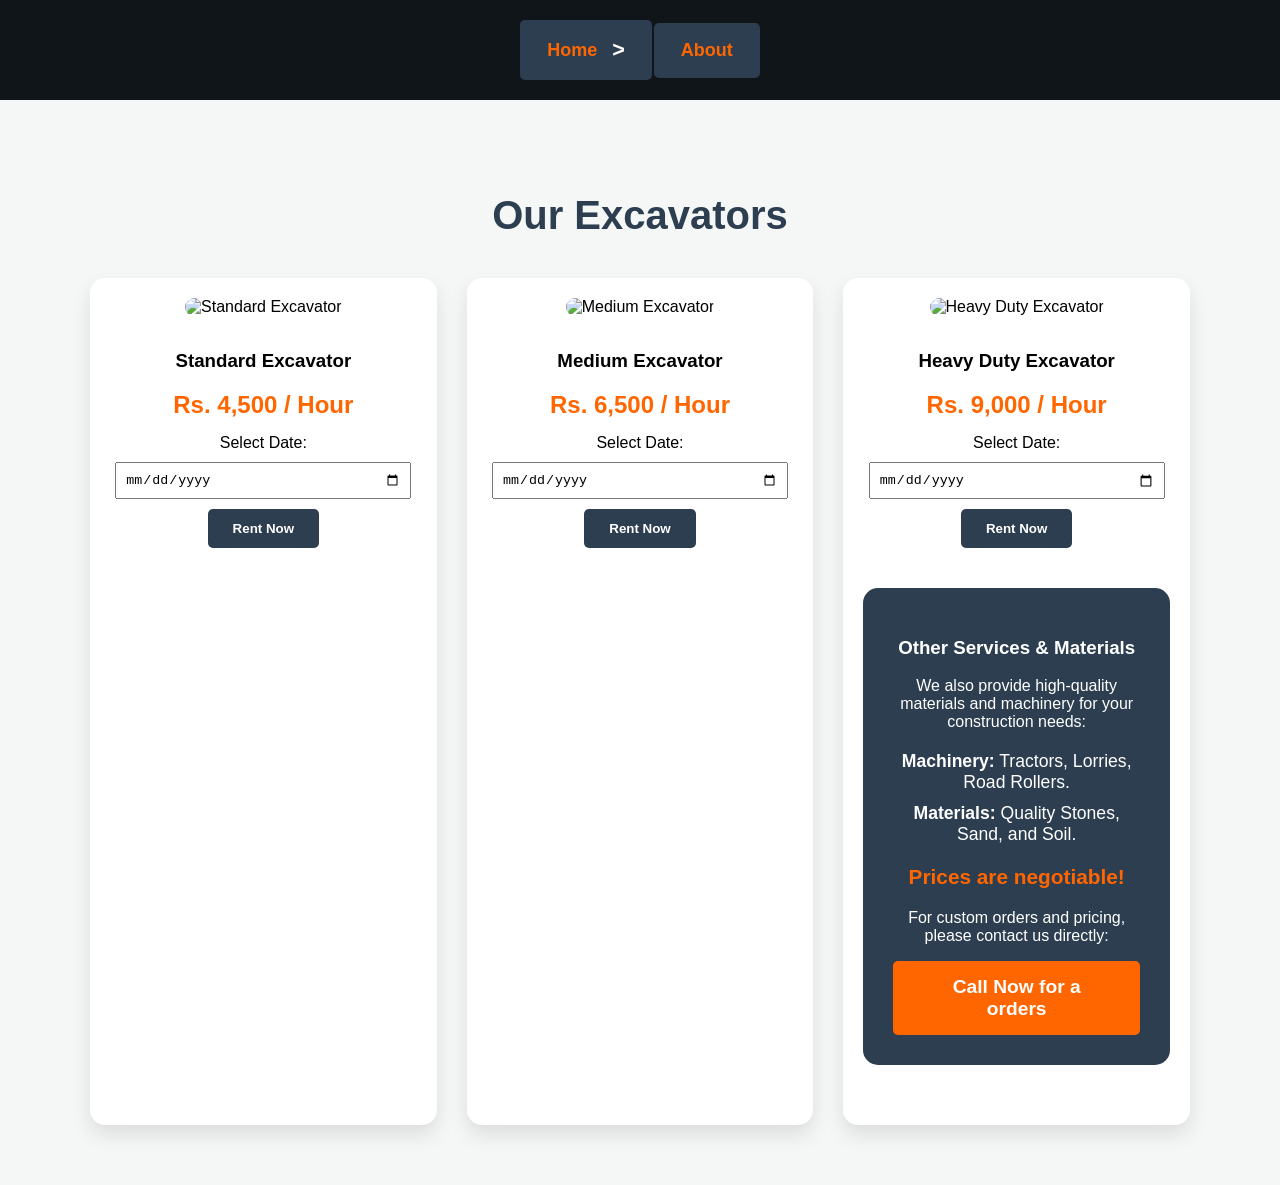
==== about.html @ 080453c4 "Add files via upload" ====
<!DOCTYPE html>
<html lang="en">
<head>
    <meta charset="UTF-8">
    <title>About Us - Ashan New Construction</title>
    <link rel="stylesheet" href="style.css">
</head>
<body>

    <nav class="breadcrumb-nav">
        <a href="index.html" class="nav-box">Home <span class="nav-arrow">&gt;</span></a>
        <a href="about.html" class="nav-box">About</a>
    </nav>

    <main>
        <section class="excavator-services">
            <h2 class="section-title">Our Excavators</h2>
            
            <div class="excavator-grid">
                <div class="excavator-card">
                    <img src="images/excavator1.jpeg" alt="Standard Excavator">
                    <h3>Standard Excavator</h3>
                    <p class="price">Rs. 4,500 / Hour</p>
                    <label>Select Date:</label>
                    <input type="date" id="date-Standard" class="date-picker">
                    <button class="book-btn" onclick="checkAvailability('Standard Excavator')">Rent Now</button>
                </div>

                <div class="excavator-card">
                    <img src="images/excavator2.jpeg" alt="Medium Excavator">
                    <h3>Medium Excavator</h3>
                    <p class="price">Rs. 6,500 / Hour</p>
                    <label>Select Date:</label>
                    <input type="date" id="date-Medium" class="date-picker">
                    <button class="book-btn" onclick="checkAvailability('Medium Excavator')">Rent Now</button>
                </div>

                <div class="excavator-card">
                    <img src="images/excavator3.jpg" alt="Heavy Duty Excavator">
                    <h3>Heavy Duty Excavator</h3>
                    <p class="price">Rs. 9,000 / Hour</p>
                    <label>Select Date:</label>
                    <input type="date" id="date-Heavy" class="date-picker">
                    <button class="book-btn" onclick="checkAvailability('Heavy Duty Excavator')">Rent Now</button>
                    <div class="additional-services">
    <h3>Other Services & Materials</h3>
    <p>We also provide high-quality materials and machinery for your construction needs:</p>
    <ul>
        <li><strong>Machinery:</strong> Tractors, Lorries, Road Rollers.</li>
        <li><strong>Materials:</strong> Quality Stones, Sand, and Soil.</li>
    </ul>
    <p class="price-negotiable"><strong>Prices are negotiable!</strong></p>
    <p>For custom orders and pricing, please contact us directly:</p>
    <a href="tel:+94775259391" class="call-btn">Call Now for a orders</a>
</div>
                </div>
            </div>
        </section>
    </main>

    <script>
        const bookings = {
            "Heavy Duty Excavator": ["2026-07-01"]
        };

        function checkAvailability(machineName) {
            let id = 'date-' + machineName.split(' ')[0];
            let selectedDate = document.getElementById(id).value;

            if (!selectedDate) { alert("Please select a date first!"); return; }

            if (bookings[machineName] && bookings[machineName].includes(selectedDate)) {
                alert("Sorry, " + machineName + " is booked for " + selectedDate);
            } else {
                alert("Success! Redirecting to contact page...");
                window.location.href = "contact.html?machine=" + machineName + "&date=" + selectedDate;
            }
        }
    </script>
</body>
</html>
---- style.css ----
body {
    font-family: Arial, sans-serif;
    margin: 0;
    padding: 0;
    background-color: #10151a;
}

header {
    background: #333;
    color: #fff;
    padding: 1rem 0;
    text-align: center;
}

nav ul {
    list-style: none;
    padding: 0;
}

nav ul li {
    display: inline;
    margin: 0 10px;
}

nav ul li a {
    color: rgb(239, 121, 67);
    text-decoration: none;
    font-weight: bold;
}
/* Styling for the header container */
header {
    background: #b2bcc1;
    color: #081a55;
    padding: 20px 0;
    text-align: center;
    font-family:'Times New Roman', Times, serif,sans-serif;
    text-transform: uppercase; 
    font-weight:1200;
}

/* Flexbox layout to align images and title in one row */
.header-content {
    display: flex;
    justify-content: center;
    align-items: center;
    gap: 20px;
}

/* Defining size for the logo */
.logo-img {
    width: 200px;
    height: auto;
}
/* Styling for the main section */
.welcome-section {
    /* Adding a dark overlay on top of the background image */
    background: linear-gradient(rgba(0, 0, 0, 0.6), rgba(0, 0, 0, 0.6)), url('images/hero-bg.jpg');
    background-size: cover;
    background-position: center;
    background-repeat: no-repeat;
    height: 100vh; /* Full viewport height */
    display: flex;
    flex-direction: column;
    justify-content: center;
    align-items: center;
    color: white;
    text-align: center;
    padding: 20px;
}

/* Heading style */
.welcome-section h1 {
    font-size: 3.5em;
    margin: 0;
    color: #ffffff;
}

/* Subtitle style */
.welcome-section .subtitle {
    font-size: 1.5em;
    margin: 10px 0;
    color: lab(81.03% 10.39 83.04); /* Orange color matching the design */
    font-weight: bold;
}

/* Description text */
.welcome-section .description {
    font-size: 1.2em;
    max-width: 600px;
    margin-bottom: 20px;
}

/* Call to action button style */
.cta-button {
    background-color: #ffd321; /* Orange background */
    color: white;
    padding: 15px 35px;
    text-decoration: none;
    border-radius: 5px;
    font-weight: bold;
    font-size: 1.1em;
    transition: background-color 0.3s;
}

/* Button hover effect */
.cta-button:hover {
    background-color: lab(72.94% 28.76 75.48);
}
.services-container {
    padding: 40px 20px;
    text-align: center;
}

.services-grid {
    display: grid;
    grid-template-columns: repeat(auto-fit, minmax(250px, 1fr));
    gap: 20px;
    margin-top: 30px;
}

.service-box {
    background: #f4f4f4;
    padding: 30px;
    border-radius: 10px;
    box-shadow: 0 4px 8px rgba(0,0,0,0.1);
    transition: transform 0.3s;
}

.service-box:hover {
    transform: translateY(-10px); 
}

.service-box .icon {
    font-size: 50px;
    margin-bottom: 15px;
}

.service-box h3 {
    margin-bottom: 10px;
    color: #333;
}
.features-section {
    display: flex;
    flex-wrap: wrap;
    justify-content: center;
}

.feature-box {
    flex: 1;
    min-width: 300px;
    padding: 40px 20px;
    text-align: center;
    color: white;
}

/* Backgrounds */
.dark-bg {
    background-color: #2c3e50; /* තද අළු/නිල් වර්ණය */
}

.highlight-bg {
    background-color: #f1c40f; /* කහ/රන්වන් වර්ණය (highlight) */
    color: black;
}

.feature-box .icon {
    font-size: 40px;
    margin-bottom: 15px;
}
/* Styling for the feature boxes container */
.features-section {
    display: flex;
    flex-wrap: wrap;
    justify-content: center;
}

/* Base style for individual feature boxes */
.feature-box {
    flex: 1;
    min-width: 300px;
    padding: 40px 20px;
    text-align: center;
    color: white;
    /* Smooth transition for hover effects */
    transition: transform 0.4s ease, box-shadow 0.4s ease;
    cursor: pointer;
}

/* Hover effect: box lifts up and shows a 3D shadow */
.feature-box:hover {
    transform: translateY(-15px);
    box-shadow: 0 20px 30px rgba(0, 0, 0, 0.3);
    z-index: 1;
}

/* Standard background color */
.dark-bg {
    background-color: #2c3e50;
}

/* Highlighted background color */
.highlight-bg {
    background-color: #f1c40f;
    color: black;
}

/* Style for icons */
.feature-box .icon {
    font-size: 40px;
    margin-bottom: 15px;
}
/* Container styling */
.our-services {
    padding: 60px 20px;
    background-color: #f9f9f9;
    text-align: center;
}

.section-title {
    font-size: 2em;
    margin-bottom: 40px;
    color: #2c3e50;
}

/* Grid layout for services */
.services-grid {
    display: grid;
    grid-template-columns: repeat(auto-fit, minmax(280px, 1fr));
    gap: 30px;
    max-width: 1200px;
    margin: 0 auto;
}

/* Individual service item */
.service-item {
    padding: 20px;
}

/* Circle icon design */
.circle-icon {
    width: 80px;
    height: 80px;
    background-color: hsl(58, 100%, 58%); /* Orange color */
    color: white;
    border-radius: 50%;
    display: flex;
    justify-content: center;
    align-items: center;
    font-size: 30px;
    margin: 0 auto 15px auto;
    transition: background-color 0.3s;
}

/* Highlighted icon on hover */
.service-item:hover .circle-icon {
    background-color: #2c3e50; /* Dark blue color on hover */
}

.service-item h3 {
    margin-bottom: 10px;
    color: #333;
}

.service-item p {
    color: #666;
    font-size: 0.95em;
}
.breadcrumb-nav a {
    color: #ff6600; /* Orange color for links */
    text-decoration: none;
    transition: color 0.3s;
}

.breadcrumb-nav a:hover {
    color: white;
}

.breadcrumb-nav span {
    color: white; /* Arrow color */
    font-size: 1.2em;
}
/* Individual box style */
.nav-box {
    padding: 12px 25px;
    background-color: #2c3e50; /* Dark blue box color */
    color: white;
    text-decoration: none;
    border-radius: 5px;
    font-weight: bold;
    transition: all 0.3s ease; /* Smooth animation */
    border: 2px solid #2c3e50;
}

/* Hover effect for boxes */
.nav-box:hover {
    background-color: #ff6600; /* Changes to orange on hover */
    border-color: #ff6600;
    transform: translateY(-3px); /* Slightly lifts the box */
    box-shadow: 0 5px 10px rgba(0, 0, 0, 0.2);
}

/* Arrow styling */
.arrow {
    font-size: 1.5em;
    color: #2c3e50;
    font-weight: bold;
}
/* Navigation container */
.breadcrumb-nav {
    display: flex;
    justify-content: center;
    align-items: center;
    padding: 20px;
    gap: 2px; 
}

/* All boxes including arrows */
.nav-box {
    padding: 15px 25px; 
    background-color: #2c3e50; 
    color: white;
    text-decoration: none;
    border-radius: 5px;
    font-weight: bold;
    font-size: 18px;
    transition: all 0.3s ease;
}

/* Hover effect */
.nav-box:hover {
    background-color: #ff6600; 
    transform: translateY(-3px);
    box-shadow: 0 5px 10px rgba(0,0,0,0.2);
}
/* Navigation container */
.breadcrumb-nav {
    display: flex;
    justify-content: center;
    align-items: center;
    padding: 20px;
    gap: 2px; 
}

/* Individual box style */
.nav-box {
    padding: 15px 25px;
    background-color: #2c3e50;
    color: white;
    text-decoration: none;
    border-radius: 5px;
    font-weight: bold;
    font-size: 18px;
    transition: all 0.3s ease;
    
    
    display: flex;
    align-items: center;
    justify-content: space-between;
    min-width: 10px; 
}

/* Arrow inside the box */
.nav-arrow {
    margin-left: 15px; 
    font: size 100px;
    color: #ff6600; 
}

/* Hover effect */
.nav-box:hover {
    background-color: #ff6600;
    color: rgb(0, 0, 0);
    transform: translateY(-3px);
    box-shadow: 0 5px 10px rgba(0,0,0,0.2);
}

.nav-box:hover .nav-arrow {
    color: rgb(0, 0, 0); 
}
/* About page background */
.excavator-services {
    padding: 60px 20px;
    background-color: #f4f7f6; /* Soft light background color */
    text-align: center;
}

.section-title {
    font-size: 2.5em;
    color: #2c3e50;
    margin-bottom: 40px;
}

.excavator-grid {
    display: grid;
    grid-template-columns: repeat(auto-fit, minmax(300px, 1fr));
    gap: 30px;
    max-width: 1100px;
    margin: 0 auto;
}

/* Card Design */
.excavator-card {
    background: #ffffff;
    padding: 20px;
    border-radius: 15px;
    box-shadow: 0 10px 20px rgba(0,0,0,0.1);
    transition: transform 0.3s ease;
}

.excavator-card:hover {
    transform: translateY(-10px);
}

.excavator-card img {
    width: 100%;
    height: 200px;
    object-fit: cover;
    border-radius: 10px;
    margin-bottom: 15px;
}

.price {
    font-size: 1.5em;
    color: #ff6600;
    font-weight: bold;
    margin: 15px 0;
}

.book-btn {
    background-color: #2c3e50;
    color: white;
    padding: 12px 25px;
    border: none;
    border-radius: 5px;
    cursor: pointer;
    font-weight: bold;
}
/* About Page Styles */
.date-picker { display: block; width: 90%; margin: 10px auto; padding: 8px; }
/* Contact පිටුවේ සම්පූර්ණ පසුබිම කළු කිරීම */
body.contact-page {
    background-color: #000000;
    color: #ffffff; /* අකුරු සුදු පැහැය */
}
/* Contact Page Dark Theme */
.contact-page {
    background-color: #000000;
    color: #ffffff;
    font-family: sans-serif;
    margin: 0;
}

.contact-section {
    background-color: #1a1a1a;
    padding: 60px 20px;
    border-radius: 15px;
    margin: 40px auto;
    max-width: 800px;
    text-align: center;
}

.contact-details {
    background: #333333;
    color: #ffffff;
    padding: 30px;
    border-radius: 10px;
    border: 1px solid #444;
    text-align: left;
    margin-bottom: 30px;
}

.contact-section h2, .contact-section h3 {
    color: #ff6600;
    margin-bottom: 20px;
}

.map-container {
    border: 5px solid #333;
    border-radius: 10px;
    overflow: hidden;
}

/* Link hover effect */
.contact-details a:hover {
    text-decoration: underline;
}
.additional-services {
    background-color: #2c3e50; /* තද නිල්/කළු පසුබිම */
    color: white;
    padding: 30px;
    border-radius: 15px;
    margin: 40px auto;
    max-width: 800px;
    text-align: center;
}

.additional-services ul {
    list-style-type: none;
    padding: 0;
    margin: 20px 0;
}

.additional-services li {
    margin: 10px 0;
    font-size: 1.1em;
}

.price-negotiable {
    font-size: 1.3em;
    color: #ff6600; /* කැපී පෙනෙන වර්ණයක් */
    margin: 20px 0;
}

.call-btn {
    display: inline-block;
    background-color: #ff6600;
    color: white;
    padding: 15px 30px;
    text-decoration: none;
    border-radius: 5px;
    font-weight: bold;
    font-size: 1.2em;
    transition: 0.3s;
}

.call-btn:hover {
    background-color: #e65c00;
    transform: scale(1.05);
}
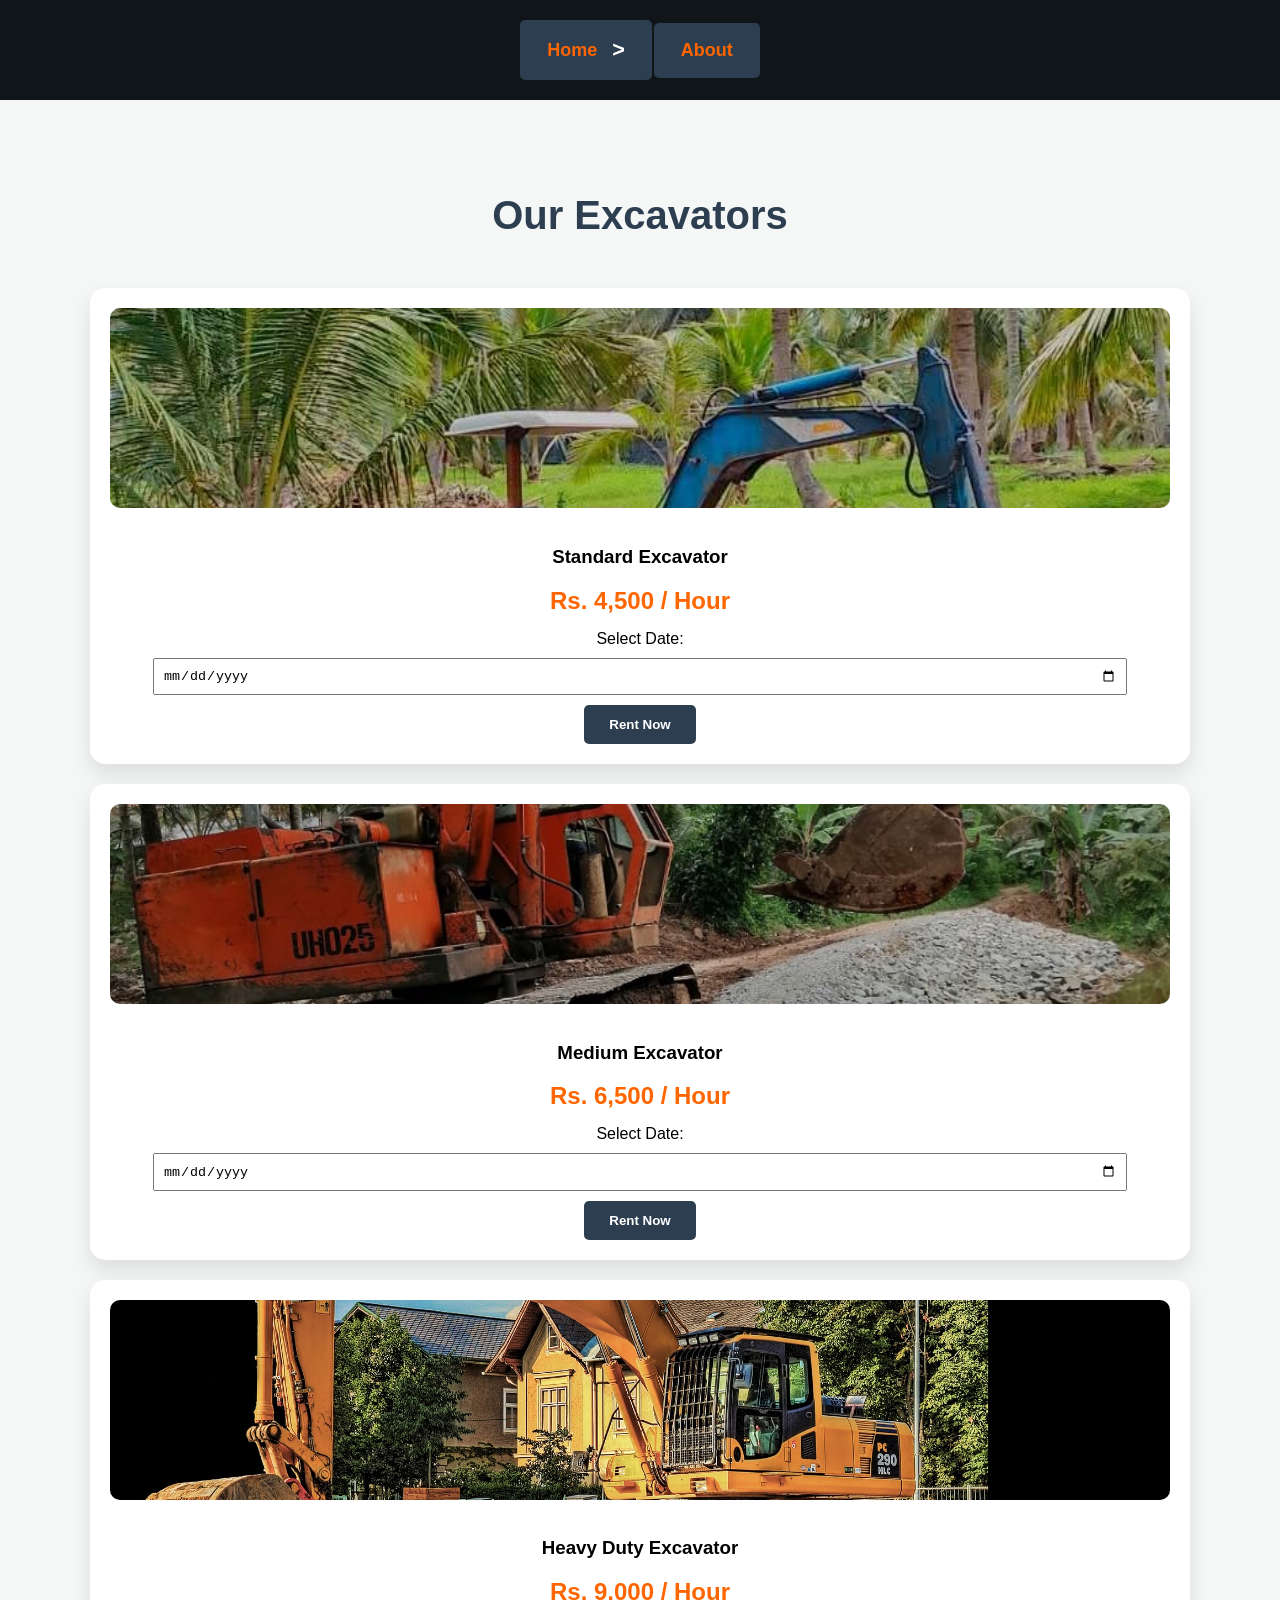
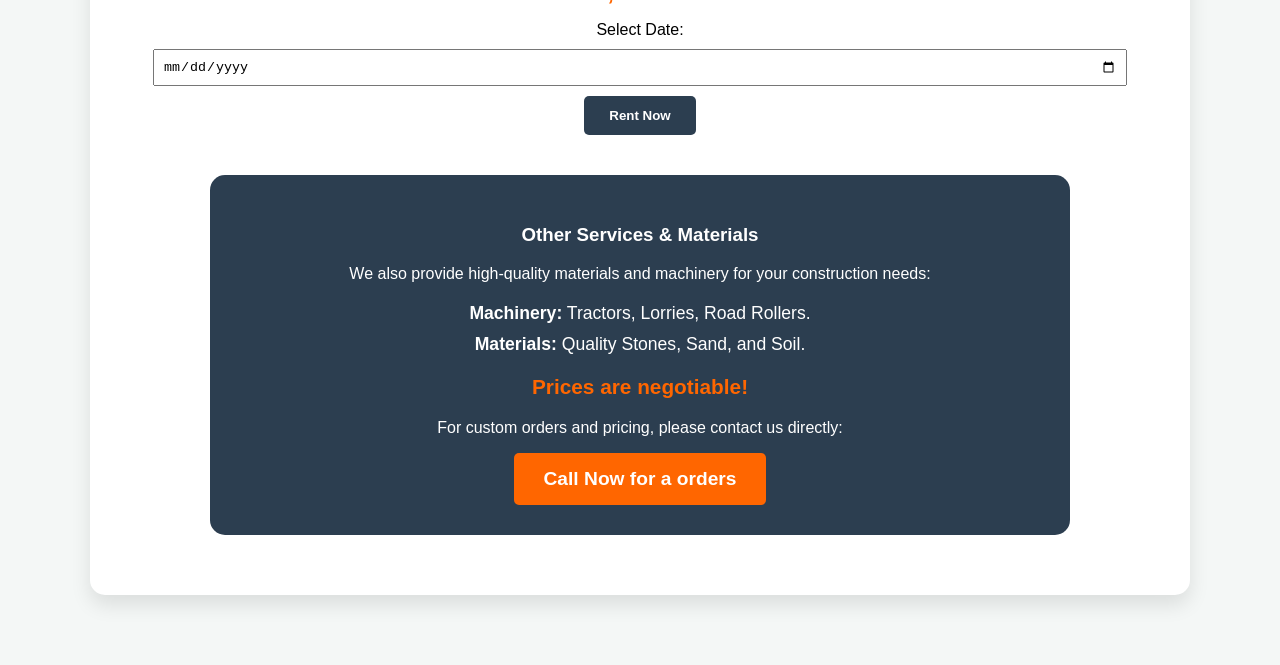
==== commit 5b445acf: "Add files via upload" ====
--- a/about.html
+++ b/about.html
@@ -3,6 +3,7 @@
 <head>
     <meta charset="UTF-8">
     <title>About Us - Ashan New Construction</title>
+    <meta name="viewport" content="width=device-width, initial-scale=1.0">
     <link rel="stylesheet" href="style.css">
 </head>
 <body>
--- a/style.css
+++ b/style.css
@@ -437,10 +437,10 @@
 }
 /* About Page Styles */
 .date-picker { display: block; width: 90%; margin: 10px auto; padding: 8px; }
-/* Contact පිටුවේ සම්පූර්ණ පසුබිම කළු කිරීම */
+/* Contact*/
 body.contact-page {
     background-color: #000000;
-    color: #ffffff; /* අකුරු සුදු පැහැය */
+    color: #ffffff; 
 }
 /* Contact Page Dark Theme */
 .contact-page {
@@ -485,7 +485,7 @@
     text-decoration: underline;
 }
 .additional-services {
-    background-color: #2c3e50; /* තද නිල්/කළු පසුබිම */
+    background-color: #2c3e50; 
     color: white;
     padding: 30px;
     border-radius: 15px;
@@ -507,7 +507,7 @@
 
 .price-negotiable {
     font-size: 1.3em;
-    color: #ff6600; /* කැපී පෙනෙන වර්ණයක් */
+    color: #ff6600; 
     margin: 20px 0;
 }
 
@@ -527,3 +527,24 @@
     background-color: #e65c00;
     transform: scale(1.05);
 }
+.img {
+    max-width: 100%;
+    height: auto;
+}
+
+/* Excavator Grid */
+.excavator-grid {
+    display: grid;
+    grid-template-columns: 1fr;
+    gap: 20px;
+    padding: 10px;
+}
+
+@media (max-width: 600px) {
+    body {
+        font-size: 14px;
+    }
+    .excavator-card {
+        margin: 10px;
+    }
+}
